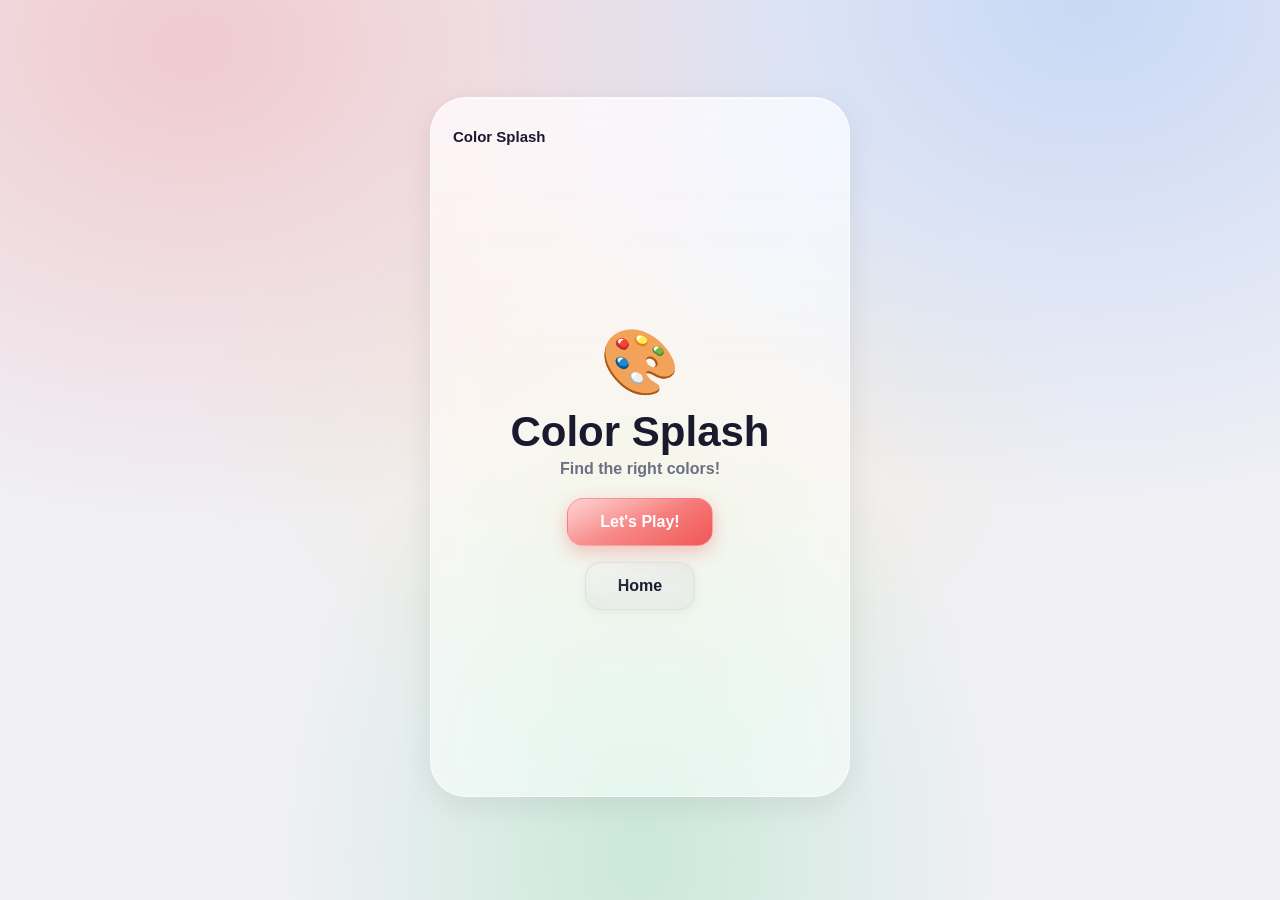
==== colors.html @ 11bd4e5e "Add ELC age toggle and 4 new pre-K games - Rewrite index.html with iOS liquid glass aesthetic, age t" ====
<!doctype html>
<html lang="en">
<head>
  <meta charset="utf-8" />
  <meta name="viewport" content="width=device-width, initial-scale=1, maximum-scale=1, user-scalable=no, viewport-fit=cover" />
  <meta name="apple-mobile-web-app-capable" content="yes" />
  <meta name="apple-mobile-web-app-status-bar-style" content="black-translucent" />
  <meta name="apple-mobile-web-app-title" content="Color Splash" />
  <meta name="theme-color" content="#f0f0f5" />
  <link rel="apple-touch-icon" href="rocket_book_logo.png?v=12" />
  <link rel="icon" type="image/png" sizes="192x192" href="rocket_book_logo.png?v=12" />
  <title>Color Splash</title>
  <style>
    :root {
      --bg: #f0f0f5; --glass: rgba(255,255,255,0.55); --glass-border: rgba(255,255,255,0.65);
      --glass-shadow: 0 8px 32px rgba(0,0,0,0.08); --text: #1a1a2e; --muted: #6b7085; --blur: 28px; --radius: 24px;
    }
    * { box-sizing: border-box; -webkit-tap-highlight-color: transparent; margin: 0; padding: 0; }
    html, body { width: 100%; min-height: 100%; overflow-x: hidden; overflow-y: auto; touch-action: pan-y; }
    body {
      font-family: -apple-system, BlinkMacSystemFont, 'SF Pro Display', 'Helvetica Neue', Arial, sans-serif;
      color: var(--text); min-height: 100vh; min-height: 100dvh;
      display: flex; align-items: center; justify-content: center;
      padding: max(14px, env(safe-area-inset-top)) max(14px, env(safe-area-inset-right)) max(20px, env(safe-area-inset-bottom)) max(14px, env(safe-area-inset-left));
      user-select: none; -webkit-user-select: none; overscroll-behavior-y: contain;
      background:
        radial-gradient(ellipse at 15% 5%, rgba(239,68,68,0.22), transparent 40%),
        radial-gradient(ellipse at 85% 0%, rgba(59,130,246,0.22), transparent 40%),
        radial-gradient(ellipse at 50% 95%, rgba(34,197,94,0.18), transparent 40%),
        radial-gradient(ellipse at 50% 50%, rgba(251,191,36,0.10), transparent 50%),
        var(--bg);
    }
    .app, button, img { touch-action: manipulation; }
    .app {
      width: min(100%, 420px); min-height: min(86dvh, 700px);
      background: var(--glass); backdrop-filter: blur(var(--blur)) saturate(1.6);
      -webkit-backdrop-filter: blur(var(--blur)) saturate(1.6);
      border-radius: 36px; box-shadow: var(--glass-shadow), inset 0 1px 0 rgba(255,255,255,0.6);
      padding: 20px 18px 24px 18px; display: flex; flex-direction: column; align-items: center;
      position: relative; overflow: hidden; border: 1px solid var(--glass-border);
    }
    .app::before { content: ""; position: absolute; inset: 0; pointer-events: none; background: linear-gradient(180deg, rgba(255,255,255,0.35) 0%, transparent 40%); border-radius: 36px; }

    .screen { display: none; flex-direction: column; align-items: center; justify-content: center; text-align: center; width: 100%; position: relative; z-index: 1; flex: 1; }
    .screen.active { display: flex; }
    .topbar { width: 100%; display: flex; align-items: center; justify-content: space-between; padding: 0 4px; margin-bottom: 8px; min-height: 36px; position: relative; z-index: 1; }
    .topbar-title { font-size: 15px; font-weight: 800; }
    .topbar-progress { font-size: 13px; font-weight: 700; color: var(--muted); }

    .home-icon { font-size: 64px; margin-bottom: 8px; }
    .home-title { font-size: clamp(28px, 8vw, 42px); font-weight: 900; margin-bottom: 4px; }
    .home-subtitle { font-size: 16px; font-weight: 600; color: var(--muted); margin-bottom: 20px; }

    .progress-dots { display: flex; gap: 6px; justify-content: center; margin-bottom: 14px; }
    .dot { width: 10px; height: 10px; border-radius: 50%; background: rgba(0,0,0,0.08); transition: background 0.3s, transform 0.3s; }
    .dot.done { background: #ef4444; transform: scale(1.15); }
    .dot.current { background: rgba(239,68,68,0.4); animation: dotPulse 1.2s ease-in-out infinite; }
    @keyframes dotPulse { 0%, 100% { transform: scale(1); } 50% { transform: scale(1.3); } }

    /* Color swatch display */
    .color-swatch {
      width: 100px; height: 100px; border-radius: 28px;
      margin-bottom: 10px; box-shadow: 0 8px 24px rgba(0,0,0,0.12);
      border: 3px solid rgba(255,255,255,0.6);
      animation: swatchPop 0.4s cubic-bezier(0.34, 1.56, 0.64, 1);
    }
    @keyframes swatchPop { 0% { transform: scale(0.5); opacity: 0; } 100% { transform: scale(1); opacity: 1; } }

    .color-name {
      font-size: clamp(32px, 9vw, 48px); font-weight: 900; line-height: 1;
      margin-bottom: 4px; text-transform: uppercase; letter-spacing: 1px;
    }

    .prompt-text { font-size: 16px; font-weight: 700; color: var(--muted); margin-bottom: 14px; min-height: 24px; }
    .score-text { font-size: 13px; font-weight: 700; color: var(--muted); margin-bottom: 10px; }

    /* Object grid */
    .object-grid {
      display: grid; grid-template-columns: repeat(3, 1fr);
      gap: 10px; width: 100%; max-width: 310px;
    }
    .object-btn {
      border: none; outline: none; cursor: pointer;
      border-radius: 18px; padding: 12px 6px;
      display: flex; flex-direction: column; align-items: center; gap: 4px;
      background: rgba(255,255,255,0.7); backdrop-filter: blur(10px); -webkit-backdrop-filter: blur(10px);
      border: 2px solid rgba(0,0,0,0.04); box-shadow: 0 4px 14px rgba(0,0,0,0.06);
      transition: transform 0.15s ease, border-color 0.2s ease, opacity 0.3s ease;
      position: relative; overflow: hidden;
    }
    .object-btn::before { content: ""; position: absolute; inset: 0; pointer-events: none; background: linear-gradient(160deg, rgba(255,255,255,0.5) 0%, transparent 50%); border-radius: 18px; }
    .object-btn:active { transform: scale(0.94); }
    .object-btn .obj-emoji { font-size: 38px; line-height: 1; position: relative; z-index: 1; }
    .object-btn .obj-label { font-size: 10px; font-weight: 700; color: var(--muted); position: relative; z-index: 1; }
    .object-btn.correct { border-color: #22c55e; background: rgba(34,197,94,0.15); box-shadow: 0 0 16px rgba(34,197,94,0.3); }
    .object-btn.found { opacity: 0.4; pointer-events: none; }
    .object-btn.wrong { animation: wrongShake 0.4s ease; }
    @keyframes wrongShake { 0%,100% { transform: translateX(0); } 20% { transform: translateX(-5px); } 40% { transform: translateX(5px); } 60% { transform: translateX(-3px); } 80% { transform: translateX(3px); } }

    .speaker-btn {
      border: none; outline: none; cursor: pointer;
      background: rgba(239,68,68,0.12); border-radius: 50%; width: 44px; height: 44px;
      display: flex; align-items: center; justify-content: center;
      font-size: 22px; margin-bottom: 10px; transition: transform 0.15s ease;
      border: 1px solid rgba(239,68,68,0.15);
    }
    .speaker-btn:active { transform: scale(0.9); }

    .glass-btn {
      border: none; outline: none; cursor: pointer; border-radius: 16px; padding: 14px 32px;
      font-size: 16px; font-weight: 800; backdrop-filter: blur(10px); -webkit-backdrop-filter: blur(10px);
      transition: transform 0.12s ease; position: relative; overflow: hidden;
    }
    .glass-btn:active { transform: scale(0.96); }
    .glass-btn::before { content: ""; position: absolute; inset: 0; pointer-events: none; background: linear-gradient(160deg, rgba(255,255,255,0.4) 0%, transparent 50%); border-radius: 16px; }
    .btn-primary { background: linear-gradient(145deg, rgba(252,165,165,0.85), rgba(239,68,68,0.9)); color: #fff; box-shadow: 0 6px 18px rgba(239,68,68,0.3); border: 1px solid rgba(252,165,165,0.4); }
    .btn-neutral { background: rgba(0,0,0,0.05); color: var(--text); box-shadow: 0 2px 8px rgba(0,0,0,0.06); border: 1px solid rgba(0,0,0,0.04); }
    .btn-row { display: flex; gap: 10px; margin-top: 16px; }

    .result-title { font-size: clamp(28px, 8vw, 44px); font-weight: 900; margin-bottom: 6px; }
    .result-stats { font-size: 17px; font-weight: 700; color: #ef4444; margin-bottom: 6px; }
    .result-text { font-size: 14px; color: var(--muted); margin-bottom: 10px; max-width: 280px; }
    .celebration-img { width: min(44vw, 160px); height: auto; max-height: 160px; object-fit: cover; border-radius: 20px; box-shadow: 0 8px 24px rgba(0,0,0,0.12); margin-bottom: 8px; }

    @media (max-width: 390px) {
      .color-swatch { width: 80px; height: 80px; border-radius: 22px; }
      .object-grid { gap: 8px; max-width: 280px; }
      .object-btn .obj-emoji { font-size: 32px; }
    }
  </style>
</head>
<body>
  <div class="app">
    <div class="topbar">
      <span class="topbar-title">Color Splash</span>
      <span class="topbar-progress" id="topProgress"></span>
    </div>

    <div class="screen active" id="homeScreen">
      <div class="home-icon">&#x1F3A8;</div>
      <div class="home-title">Color Splash</div>
      <div class="home-subtitle">Find the right colors!</div>
      <button class="glass-btn btn-primary" id="startBtn" type="button">Let's Play!</button>
      <div class="btn-row">
        <button class="glass-btn btn-neutral" onclick="window.location.href='index.html'" type="button">Home</button>
      </div>
    </div>

    <div class="screen" id="gameScreen">
      <div class="progress-dots" id="progressDots"></div>
      <button class="speaker-btn" id="speakerBtn" type="button">&#x1F50A;</button>
      <div class="color-swatch" id="colorSwatch"></div>
      <div class="color-name" id="colorName">Red</div>
      <div class="prompt-text" id="promptText">Tap everything that is RED!</div>
      <div class="score-text" id="scoreText"></div>
      <div class="object-grid" id="objectGrid"></div>
    </div>

    <div class="screen" id="finishScreen">
      <div class="result-title">Color Genius!</div>
      <div class="result-stats" id="resultStats"></div>
      <div class="result-text">You know your colors! Fantastic!</div>
      <img id="celebrationImg" class="celebration-img" src="giphy.gif" alt="Celebration" />
      <div class="btn-row">
        <button class="glass-btn btn-neutral" onclick="window.location.href='index.html'" type="button">Home</button>
        <button class="glass-btn btn-primary" id="playAgainBtn" type="button">Play Again</button>
      </div>
    </div>
  </div>

  <audio id="correctSound" preload="auto"><source src="correct.mp3" type="audio/mpeg"></audio>
  <audio id="celebrationSound" preload="auto"><source src="celebration_sound.mp3" type="audio/mpeg"></audio>

  <script>
    const colorRounds = [
      { color: "Red", hex: "#ef4444", targets: [
        { emoji: "&#x1F34E;", label: "Apple" }, { emoji: "&#x2764;&#xFE0F;", label: "Heart" }, { emoji: "&#x1F680;", label: "Rocket" }
      ], others: [
        { emoji: "&#x1F34C;", label: "Banana" }, { emoji: "&#x1F438;", label: "Frog" }, { emoji: "&#x1F4D8;", label: "Blue Book" }
      ]},
      { color: "Blue", hex: "#3b82f6", targets: [
        { emoji: "&#x1F4D8;", label: "Blue Book" }, { emoji: "&#x1F30A;", label: "Wave" }, { emoji: "&#x1F433;", label: "Whale" }
      ], others: [
        { emoji: "&#x1F34E;", label: "Apple" }, { emoji: "&#x2B50;", label: "Star" }, { emoji: "&#x1F33B;", label: "Sunflower" }
      ]},
      { color: "Yellow", hex: "#eab308", targets: [
        { emoji: "&#x2B50;", label: "Star" }, { emoji: "&#x1F34C;", label: "Banana" }, { emoji: "&#x1F33B;", label: "Sunflower" }
      ], others: [
        { emoji: "&#x1F30A;", label: "Wave" }, { emoji: "&#x1F352;", label: "Cherries" }, { emoji: "&#x1F438;", label: "Frog" }
      ]},
      { color: "Green", hex: "#22c55e", targets: [
        { emoji: "&#x1F438;", label: "Frog" }, { emoji: "&#x1F422;", label: "Turtle" }, { emoji: "&#x1F34F;", label: "Green Apple" }
      ], others: [
        { emoji: "&#x2764;&#xFE0F;", label: "Heart" }, { emoji: "&#x1F433;", label: "Whale" }, { emoji: "&#x1F34C;", label: "Banana" }
      ]},
      { color: "Orange", hex: "#f97316", targets: [
        { emoji: "&#x1F34A;", label: "Orange" }, { emoji: "&#x1F3C0;", label: "Basketball" }, { emoji: "&#x1F955;", label: "Carrot" }
      ], others: [
        { emoji: "&#x1F34E;", label: "Apple" }, { emoji: "&#x1F30A;", label: "Wave" }, { emoji: "&#x1F422;", label: "Turtle" }
      ]},
      { color: "Purple", hex: "#a855f7", targets: [
        { emoji: "&#x1F347;", label: "Grapes" }, { emoji: "&#x1F52E;", label: "Crystal Ball" }, { emoji: "&#x1F346;", label: "Eggplant" }
      ], others: [
        { emoji: "&#x1F955;", label: "Carrot" }, { emoji: "&#x2B50;", label: "Star" }, { emoji: "&#x1F34F;", label: "Green Apple" }
      ]},
    ];

    const ROUND_COUNT = 5;
    const GIPHY_API_KEY = "kIyJEsGiHN0LpmsNMaYm8SXyj4p2rZjm";
    const GIPHY_TAGS = ["great job animated cartoon", "gold star cartoon", "you did it animated", "confetti celebration animated", "thumbs up cartoon cute", "hooray cartoon", "super star animated sticker", "well done animated cute"];
    let giphyCache = [];

    let deck = [], roundIndex = 0, foundCount = 0, targetTotal = 0, correctRounds = 0;
    const correctSound = document.getElementById("correctSound");
    const celebrationSound = document.getElementById("celebrationSound");

    let bestVoice = null;
    function findBestVoice() {
      const voices = window.speechSynthesis.getVoices();
      if (!voices.length) return;
      const prefs = ["samantha", "zoe", "karen", "fiona", "allison", "ava", "susan"];
      for (const pref of prefs) {
        const v = voices.find(v => v.name.toLowerCase().includes(pref) && v.lang.startsWith("en"));
        if (v) { bestVoice = v; return; }
      }
      const english = voices.filter(v => v.lang.startsWith("en") && !v.name.toLowerCase().includes("alex"));
      if (english.length) bestVoice = english[0];
    }
    if ("speechSynthesis" in window) { findBestVoice(); window.speechSynthesis.onvoiceschanged = findBestVoice; }

    function speak(text, rate) {
      if (!("speechSynthesis" in window)) return;
      window.speechSynthesis.cancel();
      const u = new SpeechSynthesisUtterance(text);
      u.rate = rate || 0.85; u.pitch = 1.05; u.lang = "en-US";
      if (bestVoice) u.voice = bestVoice;
      window.speechSynthesis.speak(u);
    }

    function shuffle(arr) { for (let i = arr.length - 1; i > 0; i--) { const j = Math.floor(Math.random() * (i + 1)); [arr[i], arr[j]] = [arr[j], arr[i]]; } return arr; }

    async function preloadGiphyCache() {
      try {
        const tag = GIPHY_TAGS[Math.floor(Math.random() * GIPHY_TAGS.length)];
        const url = `https://api.giphy.com/v1/stickers/search?api_key=${GIPHY_API_KEY}&q=${encodeURIComponent(tag)}&rating=g&limit=25&offset=${Math.floor(Math.random() * 50)}`;
        const res = await fetch(url); const data = await res.json();
        if (data.data && data.data.length > 0) giphyCache = data.data.map(g => g.images.fixed_height.url);
      } catch (e) {}
    }
    async function getRandomCelebrationGif() {
      if (giphyCache.length > 0) { const gif = giphyCache.splice(Math.floor(Math.random() * giphyCache.length), 1)[0]; if (giphyCache.length < 5) preloadGiphyCache(); return gif; }
      try { const tag = GIPHY_TAGS[Math.floor(Math.random() * GIPHY_TAGS.length)]; const url = `https://api.giphy.com/v1/stickers/random?api_key=${GIPHY_API_KEY}&tag=${encodeURIComponent(tag)}&rating=g`; const res = await fetch(url); const data = await res.json(); if (data.data && data.data.images) return data.data.images.fixed_height.url; } catch (e) {}
      return "giphy.gif";
    }

    function showScreen(id) { document.querySelectorAll(".screen").forEach(s => s.classList.remove("active")); document.getElementById(id).classList.add("active"); }

    function buildDots() {
      const c = document.getElementById("progressDots"); c.innerHTML = "";
      for (let i = 0; i < ROUND_COUNT; i++) { const d = document.createElement("div"); d.className = "dot" + (i < roundIndex ? " done" : "") + (i === roundIndex ? " current" : ""); c.appendChild(d); }
    }

    function showRound() {
      if (roundIndex >= ROUND_COUNT) { finishGame(); return; }
      const round = deck[roundIndex];
      foundCount = 0;
      targetTotal = round.targets.length;

      document.getElementById("topProgress").textContent = (roundIndex + 1) + " of " + ROUND_COUNT;
      document.getElementById("colorSwatch").style.background = round.hex;
      document.getElementById("colorSwatch").style.animation = "none";
      requestAnimationFrame(() => { document.getElementById("colorSwatch").style.animation = "swatchPop 0.4s cubic-bezier(0.34, 1.56, 0.64, 1)"; });
      document.getElementById("colorName").textContent = round.color;
      document.getElementById("colorName").style.color = round.hex;
      document.getElementById("promptText").textContent = "Tap everything that is " + round.color + "!";
      document.getElementById("scoreText").textContent = "Found: 0 of " + targetTotal;
      buildDots();

      const items = shuffle([
        ...round.targets.map(t => ({ ...t, isTarget: true })),
        ...round.others.map(o => ({ ...o, isTarget: false }))
      ]);

      const grid = document.getElementById("objectGrid");
      grid.innerHTML = "";
      items.forEach(item => {
        const btn = document.createElement("button");
        btn.className = "object-btn"; btn.type = "button";
        btn.innerHTML = '<span class="obj-emoji">' + item.emoji + '</span><span class="obj-label">' + item.label + '</span>';
        btn.addEventListener("click", () => handleTap(btn, item, round));
        grid.appendChild(btn);
      });

      setTimeout(() => { speak("Tap everything that is " + round.color + "!", 0.85); }, 300);
    }

    function handleTap(btn, item, round) {
      if (btn.classList.contains("found") || btn.classList.contains("correct")) return;

      if (item.isTarget) {
        foundCount++;
        btn.classList.add("correct");
        setTimeout(() => { btn.classList.remove("correct"); btn.classList.add("found"); }, 500);
        correctSound.currentTime = 0; correctSound.play().catch(() => {});
        speak("Yes! " + item.label + " is " + round.color + "!", 0.95);
        document.getElementById("scoreText").textContent = "Found: " + foundCount + " of " + targetTotal;

        if (foundCount >= targetTotal) {
          correctRounds++;
          document.getElementById("promptText").textContent = "You found them all!";
          speak("You found all the " + round.color + " things!", 0.9);
          setTimeout(() => { roundIndex++; showRound(); }, 2000);
        }
      } else {
        btn.classList.add("wrong");
        speak("Hmm, " + item.label + " isn't " + round.color + ". Try again!", 0.9);
        setTimeout(() => { btn.classList.remove("wrong"); }, 500);
      }
    }

    function finishGame() {
      document.getElementById("topProgress").textContent = "";
      document.getElementById("resultStats").textContent = correctRounds + " of " + ROUND_COUNT + " colors completed!";
      getRandomCelebrationGif().then(src => { document.getElementById("celebrationImg").src = src; });
      showScreen("finishScreen");
      celebrationSound.currentTime = 0; celebrationSound.play().catch(() => {});
      speak("Color Genius! You found all the colors! Amazing!", 0.9);
    }

    function startGame() { deck = shuffle([...colorRounds]).slice(0, ROUND_COUNT); roundIndex = 0; correctRounds = 0; showScreen("gameScreen"); showRound(); }

    document.getElementById("speakerBtn").addEventListener("click", () => { if (roundIndex < deck.length) speak("Tap everything that is " + deck[roundIndex].color + "!", 0.85); });
    document.getElementById("startBtn").addEventListener("click", startGame);
    document.getElementById("playAgainBtn").addEventListener("click", startGame);
    preloadGiphyCache();
  </script>
</body>
</html>
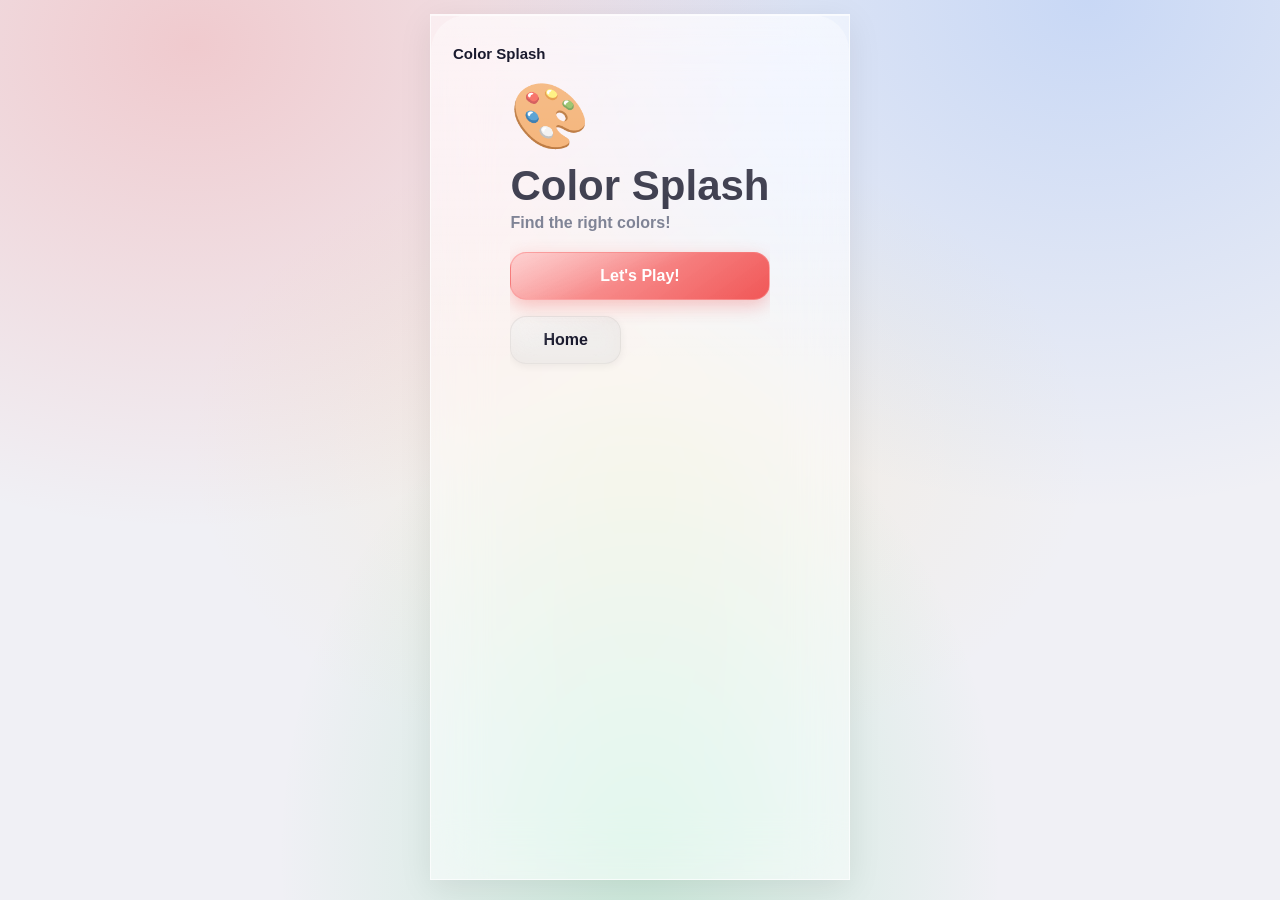
==== commit f6554b05: "Add scroll/zoom lock, reports system, and install banner to all games - Lock all touch gestures (pos" ====
--- a/colors.html
+++ b/colors.html
@@ -2,7 +2,7 @@
 <html lang="en">
 <head>
   <meta charset="utf-8" />
-  <meta name="viewport" content="width=device-width, initial-scale=1, maximum-scale=1, user-scalable=no, viewport-fit=cover" />
+  <meta name="viewport" content="width=device-width, initial-scale=1, minimum-scale=1, maximum-scale=1, user-scalable=no, viewport-fit=cover" />
   <meta name="apple-mobile-web-app-capable" content="yes" />
   <meta name="apple-mobile-web-app-status-bar-style" content="black-translucent" />
   <meta name="apple-mobile-web-app-title" content="Color Splash" />
@@ -16,13 +16,17 @@
       --glass-shadow: 0 8px 32px rgba(0,0,0,0.08); --text: #1a1a2e; --muted: #6b7085; --blur: 28px; --radius: 24px;
     }
     * { box-sizing: border-box; -webkit-tap-highlight-color: transparent; margin: 0; padding: 0; }
-    html, body { width: 100%; min-height: 100%; overflow-x: hidden; overflow-y: auto; touch-action: pan-y; }
+    html, body {
+  width: 100%; height: 100%; height: 100dvh;
+  overflow: hidden; position: fixed;
+  touch-action: none;
+}
     body {
       font-family: -apple-system, BlinkMacSystemFont, 'SF Pro Display', 'Helvetica Neue', Arial, sans-serif;
-      color: var(--text); min-height: 100vh; min-height: 100dvh;
-      display: flex; align-items: center; justify-content: center;
+      color: var(--text); height: 100vh; height: 100dvh;
+      display: flex; align-items: stretch; justify-content: center;
       padding: max(14px, env(safe-area-inset-top)) max(14px, env(safe-area-inset-right)) max(20px, env(safe-area-inset-bottom)) max(14px, env(safe-area-inset-left));
-      user-select: none; -webkit-user-select: none; overscroll-behavior-y: contain;
+      user-select: none; -webkit-user-select: none; overflow: hidden;
       background:
         radial-gradient(ellipse at 15% 5%, rgba(239,68,68,0.22), transparent 40%),
         radial-gradient(ellipse at 85% 0%, rgba(59,130,246,0.22), transparent 40%),
@@ -32,16 +36,16 @@
     }
     .app, button, img { touch-action: manipulation; }
     .app {
-      width: min(100%, 420px); min-height: min(86dvh, 700px);
+      width: 100%; max-width: 420px; height: 100%;
       background: var(--glass); backdrop-filter: blur(var(--blur)) saturate(1.6);
       -webkit-backdrop-filter: blur(var(--blur)) saturate(1.6);
-      border-radius: 36px; box-shadow: var(--glass-shadow), inset 0 1px 0 rgba(255,255,255,0.6);
+      border-radius: 0; box-shadow: var(--glass-shadow), inset 0 1px 0 rgba(255,255,255,0.6);
       padding: 20px 18px 24px 18px; display: flex; flex-direction: column; align-items: center;
       position: relative; overflow: hidden; border: 1px solid var(--glass-border);
     }
     .app::before { content: ""; position: absolute; inset: 0; pointer-events: none; background: linear-gradient(180deg, rgba(255,255,255,0.35) 0%, transparent 40%); border-radius: 36px; }
 
-    .screen { display: none; flex-direction: column; align-items: center; justify-content: center; text-align: center; width: 100%; position: relative; z-index: 1; flex: 1; }
+    .screen { display: none; flex-direction: column; flex: 1; overflow: hidden; }
     .screen.active { display: flex; }
     .topbar { width: 100%; display: flex; align-items: center; justify-content: space-between; padding: 0 4px; margin-bottom: 8px; min-height: 36px; position: relative; z-index: 1; }
     .topbar-title { font-size: 15px; font-weight: 800; }
@@ -127,6 +131,17 @@
       .object-grid { gap: 8px; max-width: 280px; }
       .object-btn .obj-emoji { font-size: 32px; }
     }
+
+    .install-banner {
+      position: fixed; bottom: 0; left: 0; right: 0;
+      background: rgba(0,0,0,0.85); color: #fff;
+      padding: 14px 20px; text-align: center;
+      font-size: 14px; z-index: 9999;
+      backdrop-filter: blur(10px); -webkit-backdrop-filter: blur(10px);
+      display: none;
+    }
+    .install-banner b { color: #6ee7b7; }
+    .install-banner .close-banner { position: absolute; top: 8px; right: 12px; color: #fff; background: none; border: none; font-size: 20px; cursor: pointer; }
   </style>
 </head>
 <body>
@@ -168,6 +183,11 @@
     </div>
   </div>
 
+  <div class="install-banner" id="installBanner">
+  <button class="close-banner" onclick="document.getElementById('installBanner').style.display='none';localStorage.setItem('bannerDismissed','1')">&times;</button>
+  Tap <b>Share &#x2191;</b> then <b>Add to Home Screen</b> for the best experience!
+</div>
+
   <audio id="correctSound" preload="auto"><source src="correct.mp3" type="audio/mpeg"></audio>
   <audio id="celebrationSound" preload="auto"><source src="celebration_sound.mp3" type="audio/mpeg"></audio>
 
@@ -325,6 +345,7 @@
       showScreen("finishScreen");
       celebrationSound.currentTime = 0; celebrationSound.play().catch(() => {});
       speak("Color Genius! You found all the colors! Amazing!", 0.9);
+      try { const r=JSON.parse(localStorage.getItem('rocketBookReports')||'[]'); r.push({game:'Color Splash',date:new Date().toISOString(),correct:correctRounds,total:ROUND_COUNT}); localStorage.setItem('rocketBookReports',JSON.stringify(r)); } catch(e){}
     }
 
     function startGame() { deck = shuffle([...colorRounds]).slice(0, ROUND_COUNT); roundIndex = 0; correctRounds = 0; showScreen("gameScreen"); showRound(); }
@@ -333,6 +354,17 @@
     document.getElementById("startBtn").addEventListener("click", startGame);
     document.getElementById("playAgainBtn").addEventListener("click", startGame);
     preloadGiphyCache();
+
+    // Lock down touch for young children
+    document.addEventListener('touchmove', function(e) {
+      if (!e.target.closest('.scrollable')) e.preventDefault();
+    }, { passive: false });
+    document.addEventListener('gesturestart', function(e) { e.preventDefault(); });
+    document.addEventListener('gesturechange', function(e) { e.preventDefault(); });
+    // Show install banner on iOS Safari
+    if (/iPhone|iPad/.test(navigator.userAgent) && !window.navigator.standalone && !localStorage.getItem('bannerDismissed')) {
+      setTimeout(function() { document.getElementById('installBanner').style.display = 'block'; }, 2000);
+    }
   </script>
 </body>
 </html>
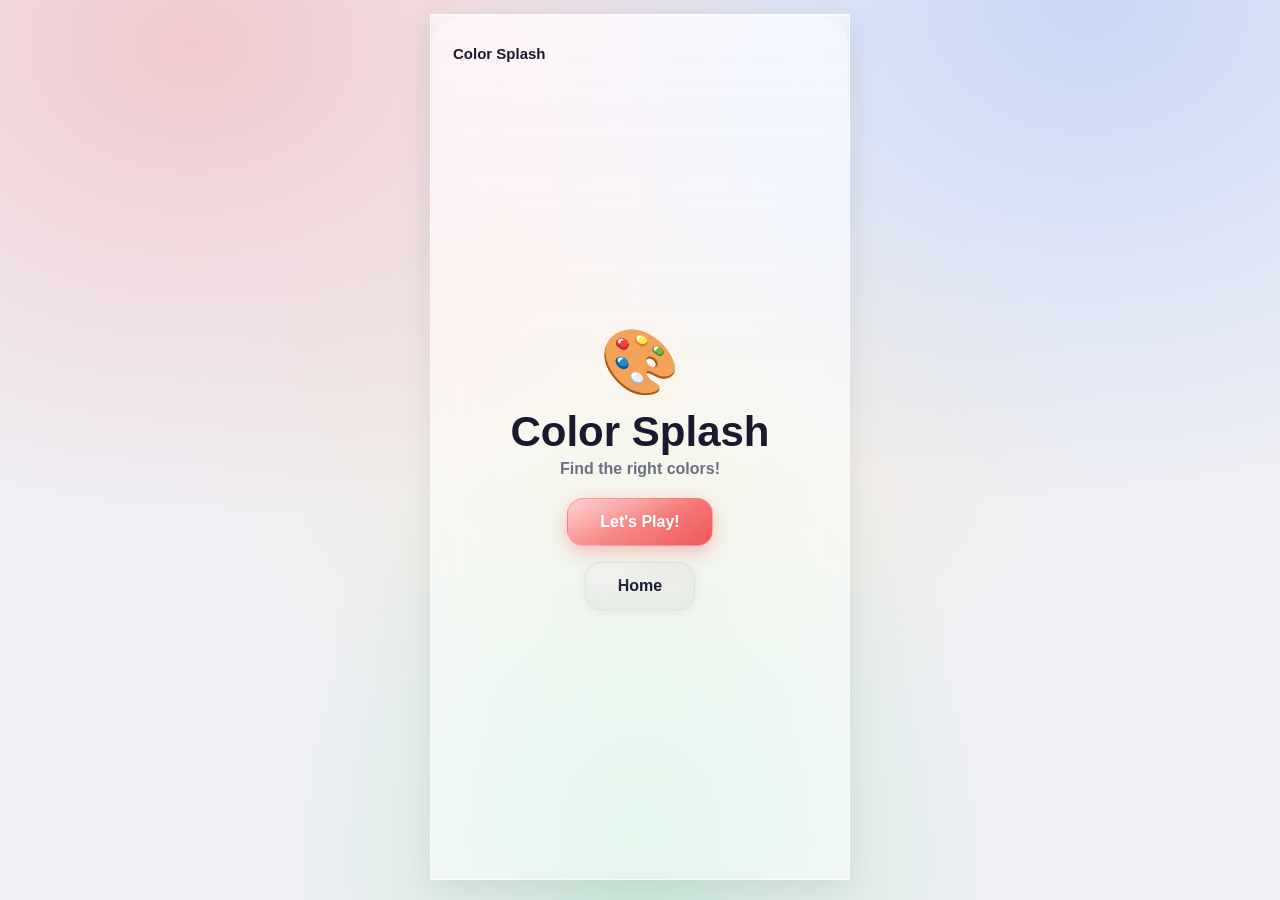
==== commit b3922325: "Fix blank screens — restore width/alignment on .screen rule" ====
--- a/colors.html
+++ b/colors.html
@@ -45,7 +45,7 @@
     }
     .app::before { content: ""; position: absolute; inset: 0; pointer-events: none; background: linear-gradient(180deg, rgba(255,255,255,0.35) 0%, transparent 40%); border-radius: 36px; }
 
-    .screen { display: none; flex-direction: column; flex: 1; overflow: hidden; }
+    .screen { display: none; flex-direction: column; flex: 1; overflow: hidden; width: 100%; align-items: center; justify-content: center; text-align: center; position: relative; z-index: 1; }
     .screen.active { display: flex; }
     .topbar { width: 100%; display: flex; align-items: center; justify-content: space-between; padding: 0 4px; margin-bottom: 8px; min-height: 36px; position: relative; z-index: 1; }
     .topbar-title { font-size: 15px; font-weight: 800; }
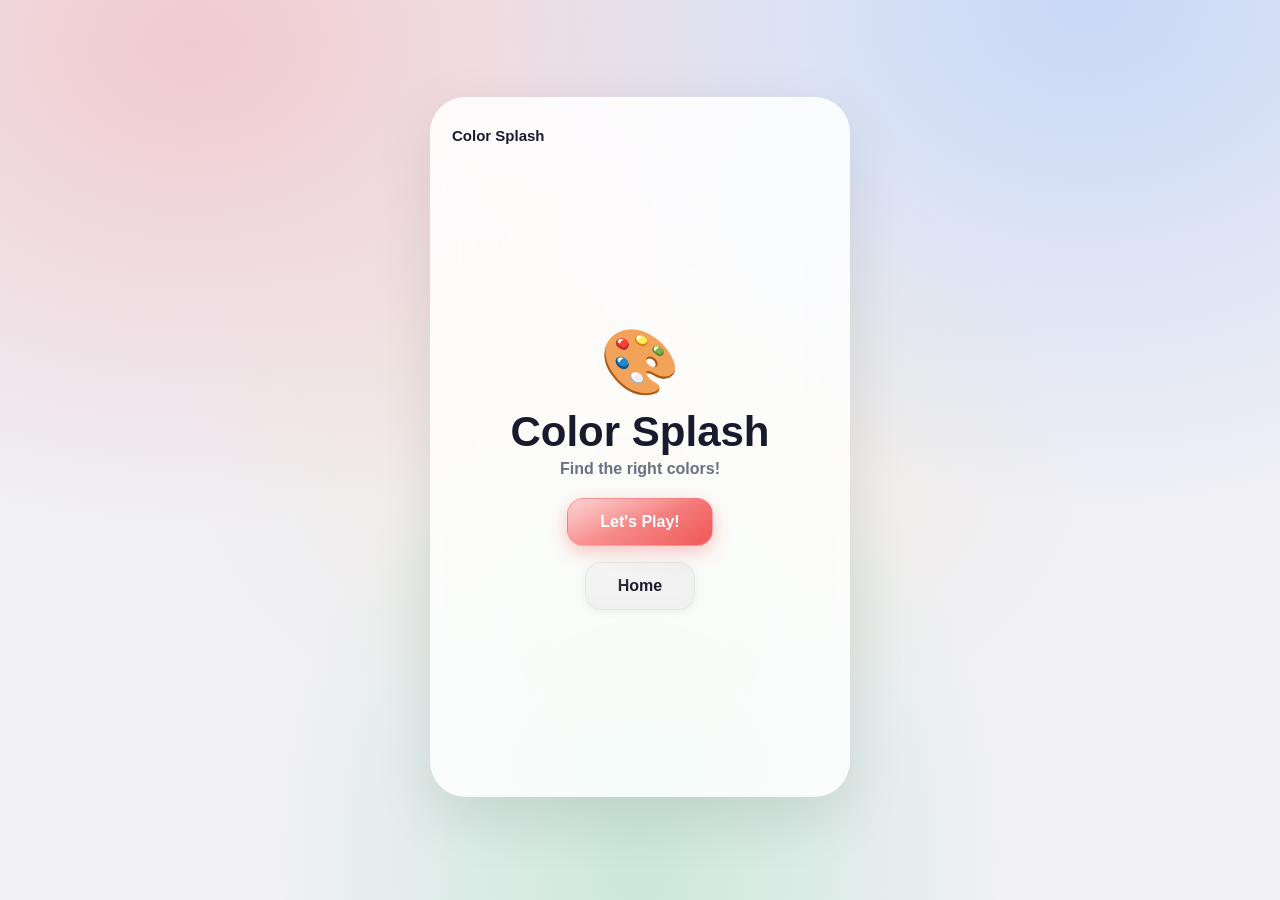
==== commit e9486a78: "Restore original glass card layout across all games Revert overly aggressive CSS scroll-lock that br" ====
--- a/colors.html
+++ b/colors.html
@@ -17,16 +17,15 @@
     }
     * { box-sizing: border-box; -webkit-tap-highlight-color: transparent; margin: 0; padding: 0; }
     html, body {
-  width: 100%; height: 100%; height: 100dvh;
-  overflow: hidden; position: fixed;
-  touch-action: none;
-}
+      width: 100%; min-height: 100%;
+      overflow-x: hidden; overflow-y: auto;
+    }
     body {
       font-family: -apple-system, BlinkMacSystemFont, 'SF Pro Display', 'Helvetica Neue', Arial, sans-serif;
-      color: var(--text); height: 100vh; height: 100dvh;
-      display: flex; align-items: stretch; justify-content: center;
+      color: var(--text); min-height: 100vh; min-height: 100dvh;
+      display: flex; align-items: center; justify-content: center;
       padding: max(14px, env(safe-area-inset-top)) max(14px, env(safe-area-inset-right)) max(20px, env(safe-area-inset-bottom)) max(14px, env(safe-area-inset-left));
-      user-select: none; -webkit-user-select: none; overflow: hidden;
+      user-select: none; -webkit-user-select: none; overscroll-behavior-y: contain;
       background:
         radial-gradient(ellipse at 15% 5%, rgba(239,68,68,0.22), transparent 40%),
         radial-gradient(ellipse at 85% 0%, rgba(59,130,246,0.22), transparent 40%),
@@ -36,12 +35,15 @@
     }
     .app, button, img { touch-action: manipulation; }
     .app {
-      width: 100%; max-width: 420px; height: 100%;
-      background: var(--glass); backdrop-filter: blur(var(--blur)) saturate(1.6);
-      -webkit-backdrop-filter: blur(var(--blur)) saturate(1.6);
-      border-radius: 0; box-shadow: var(--glass-shadow), inset 0 1px 0 rgba(255,255,255,0.6);
+      width: min(100%, 420px);
+      min-height: min(86dvh, 700px); max-height: 700px;
+      background: rgba(255,255,255,0.82);
+      backdrop-filter: blur(28px) saturate(1.5);
+      -webkit-backdrop-filter: blur(28px) saturate(1.5);
+      border-radius: 36px;
+      box-shadow: 0 20px 60px rgba(0,0,0,0.10), inset 0 1px 0 rgba(255,255,255,0.7);
       padding: 20px 18px 24px 18px; display: flex; flex-direction: column; align-items: center;
-      position: relative; overflow: hidden; border: 1px solid var(--glass-border);
+      position: relative; overflow: hidden;
     }
     .app::before { content: ""; position: absolute; inset: 0; pointer-events: none; background: linear-gradient(180deg, rgba(255,255,255,0.35) 0%, transparent 40%); border-radius: 36px; }
 
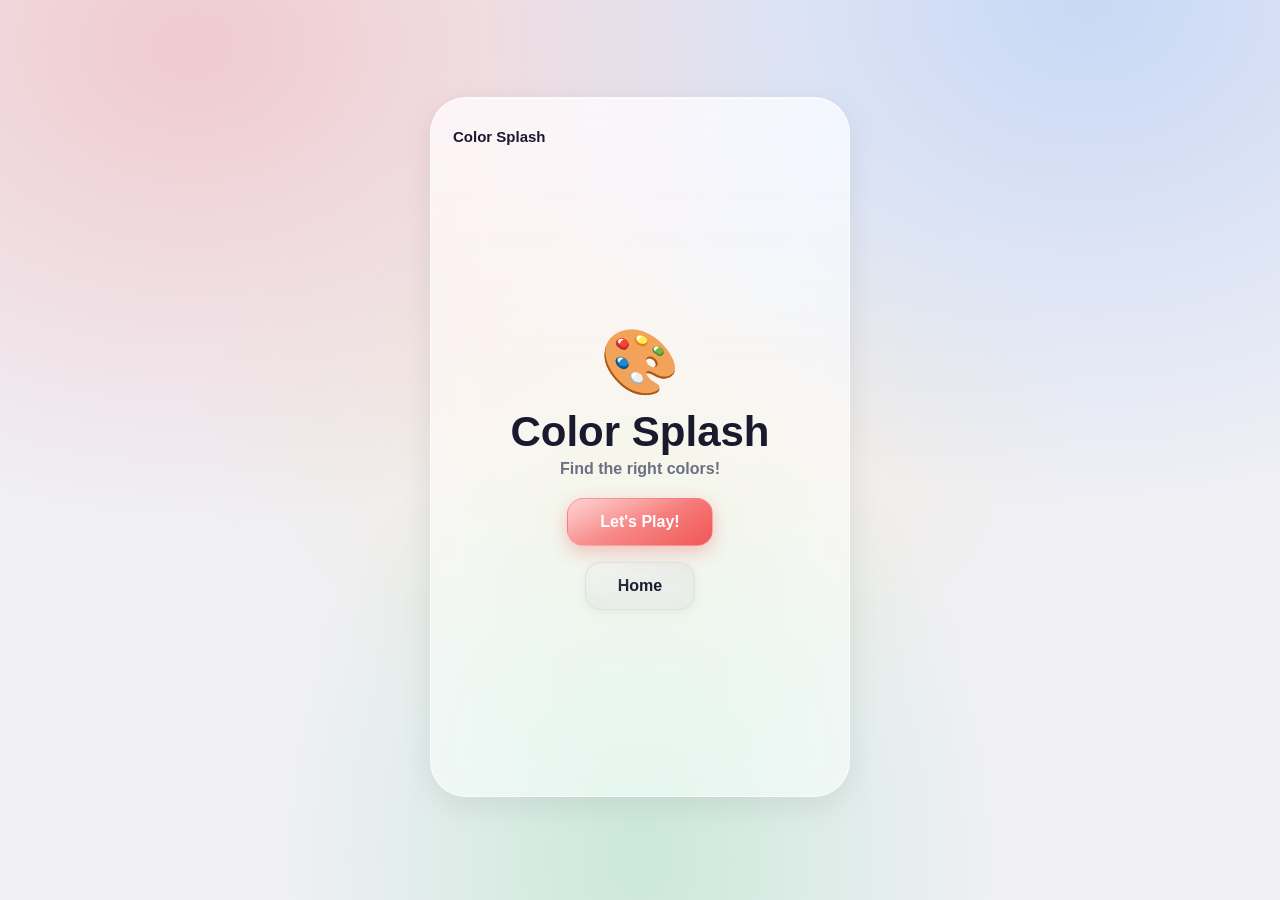
==== commit fa166eb7: "Restore clean design + add reports, touch lock, install banner Starting from known-good Week 5 state" ====
--- a/colors.html
+++ b/colors.html
@@ -16,10 +16,7 @@
       --glass-shadow: 0 8px 32px rgba(0,0,0,0.08); --text: #1a1a2e; --muted: #6b7085; --blur: 28px; --radius: 24px;
     }
     * { box-sizing: border-box; -webkit-tap-highlight-color: transparent; margin: 0; padding: 0; }
-    html, body {
-      width: 100%; min-height: 100%;
-      overflow-x: hidden; overflow-y: auto;
-    }
+    html, body { width: 100%; min-height: 100%; overflow-x: hidden; overflow-y: auto; touch-action: pan-y; }
     body {
       font-family: -apple-system, BlinkMacSystemFont, 'SF Pro Display', 'Helvetica Neue', Arial, sans-serif;
       color: var(--text); min-height: 100vh; min-height: 100dvh;
@@ -35,19 +32,16 @@
     }
     .app, button, img { touch-action: manipulation; }
     .app {
-      width: min(100%, 420px);
-      min-height: min(86dvh, 700px); max-height: 700px;
-      background: rgba(255,255,255,0.82);
-      backdrop-filter: blur(28px) saturate(1.5);
-      -webkit-backdrop-filter: blur(28px) saturate(1.5);
-      border-radius: 36px;
-      box-shadow: 0 20px 60px rgba(0,0,0,0.10), inset 0 1px 0 rgba(255,255,255,0.7);
+      width: min(100%, 420px); min-height: min(86dvh, 700px);
+      background: var(--glass); backdrop-filter: blur(var(--blur)) saturate(1.6);
+      -webkit-backdrop-filter: blur(var(--blur)) saturate(1.6);
+      border-radius: 36px; box-shadow: var(--glass-shadow), inset 0 1px 0 rgba(255,255,255,0.6);
       padding: 20px 18px 24px 18px; display: flex; flex-direction: column; align-items: center;
-      position: relative; overflow: hidden;
+      position: relative; overflow: hidden; border: 1px solid var(--glass-border);
     }
     .app::before { content: ""; position: absolute; inset: 0; pointer-events: none; background: linear-gradient(180deg, rgba(255,255,255,0.35) 0%, transparent 40%); border-radius: 36px; }
 
-    .screen { display: none; flex-direction: column; flex: 1; overflow: hidden; width: 100%; align-items: center; justify-content: center; text-align: center; position: relative; z-index: 1; }
+    .screen { display: none; flex-direction: column; align-items: center; justify-content: center; text-align: center; width: 100%; position: relative; z-index: 1; flex: 1; }
     .screen.active { display: flex; }
     .topbar { width: 100%; display: flex; align-items: center; justify-content: space-between; padding: 0 4px; margin-bottom: 8px; min-height: 36px; position: relative; z-index: 1; }
     .topbar-title { font-size: 15px; font-weight: 800; }
@@ -133,7 +127,6 @@
       .object-grid { gap: 8px; max-width: 280px; }
       .object-btn .obj-emoji { font-size: 32px; }
     }
-
     .install-banner {
       position: fixed; bottom: 0; left: 0; right: 0;
       background: rgba(0,0,0,0.85); color: #fff;
@@ -185,11 +178,6 @@
     </div>
   </div>
 
-  <div class="install-banner" id="installBanner">
-  <button class="close-banner" onclick="document.getElementById('installBanner').style.display='none';localStorage.setItem('bannerDismissed','1')">&times;</button>
-  Tap <b>Share &#x2191;</b> then <b>Add to Home Screen</b> for the best experience!
-</div>
-
   <audio id="correctSound" preload="auto"><source src="correct.mp3" type="audio/mpeg"></audio>
   <audio id="celebrationSound" preload="auto"><source src="celebration_sound.mp3" type="audio/mpeg"></audio>
 
@@ -344,10 +332,10 @@
       document.getElementById("topProgress").textContent = "";
       document.getElementById("resultStats").textContent = correctRounds + " of " + ROUND_COUNT + " colors completed!";
       getRandomCelebrationGif().then(src => { document.getElementById("celebrationImg").src = src; });
+      try { var r=JSON.parse(localStorage.getItem('rocketBookReports')||'[]'); r.push({game:'Color Splash',date:new Date().toISOString(),correct:correctRounds,total:ROUND_COUNT}); localStorage.setItem('rocketBookReports',JSON.stringify(r)); } catch(e){}
       showScreen("finishScreen");
       celebrationSound.currentTime = 0; celebrationSound.play().catch(() => {});
       speak("Color Genius! You found all the colors! Amazing!", 0.9);
-      try { const r=JSON.parse(localStorage.getItem('rocketBookReports')||'[]'); r.push({game:'Color Splash',date:new Date().toISOString(),correct:correctRounds,total:ROUND_COUNT}); localStorage.setItem('rocketBookReports',JSON.stringify(r)); } catch(e){}
     }
 
     function startGame() { deck = shuffle([...colorRounds]).slice(0, ROUND_COUNT); roundIndex = 0; correctRounds = 0; showScreen("gameScreen"); showRound(); }
@@ -356,17 +344,21 @@
     document.getElementById("startBtn").addEventListener("click", startGame);
     document.getElementById("playAgainBtn").addEventListener("click", startGame);
     preloadGiphyCache();
-
-    // Lock down touch for young children
+    // Prevent accidental scroll/zoom for young children (mobile only)
     document.addEventListener('touchmove', function(e) {
       if (!e.target.closest('.scrollable')) e.preventDefault();
     }, { passive: false });
     document.addEventListener('gesturestart', function(e) { e.preventDefault(); });
     document.addEventListener('gesturechange', function(e) { e.preventDefault(); });
-    // Show install banner on iOS Safari
+    // Prompt iOS Safari users to add to home screen
     if (/iPhone|iPad/.test(navigator.userAgent) && !window.navigator.standalone && !localStorage.getItem('bannerDismissed')) {
       setTimeout(function() { document.getElementById('installBanner').style.display = 'block'; }, 2000);
     }
   </script>
+
+  <div class="install-banner" id="installBanner">
+    <button class="close-banner" onclick="document.getElementById('installBanner').style.display='none';localStorage.setItem('bannerDismissed','1')">&times;</button>
+    Tap <b>Share &#x2191;</b> then <b>Add to Home Screen</b> for the best experience!
+  </div>
 </body>
 </html>
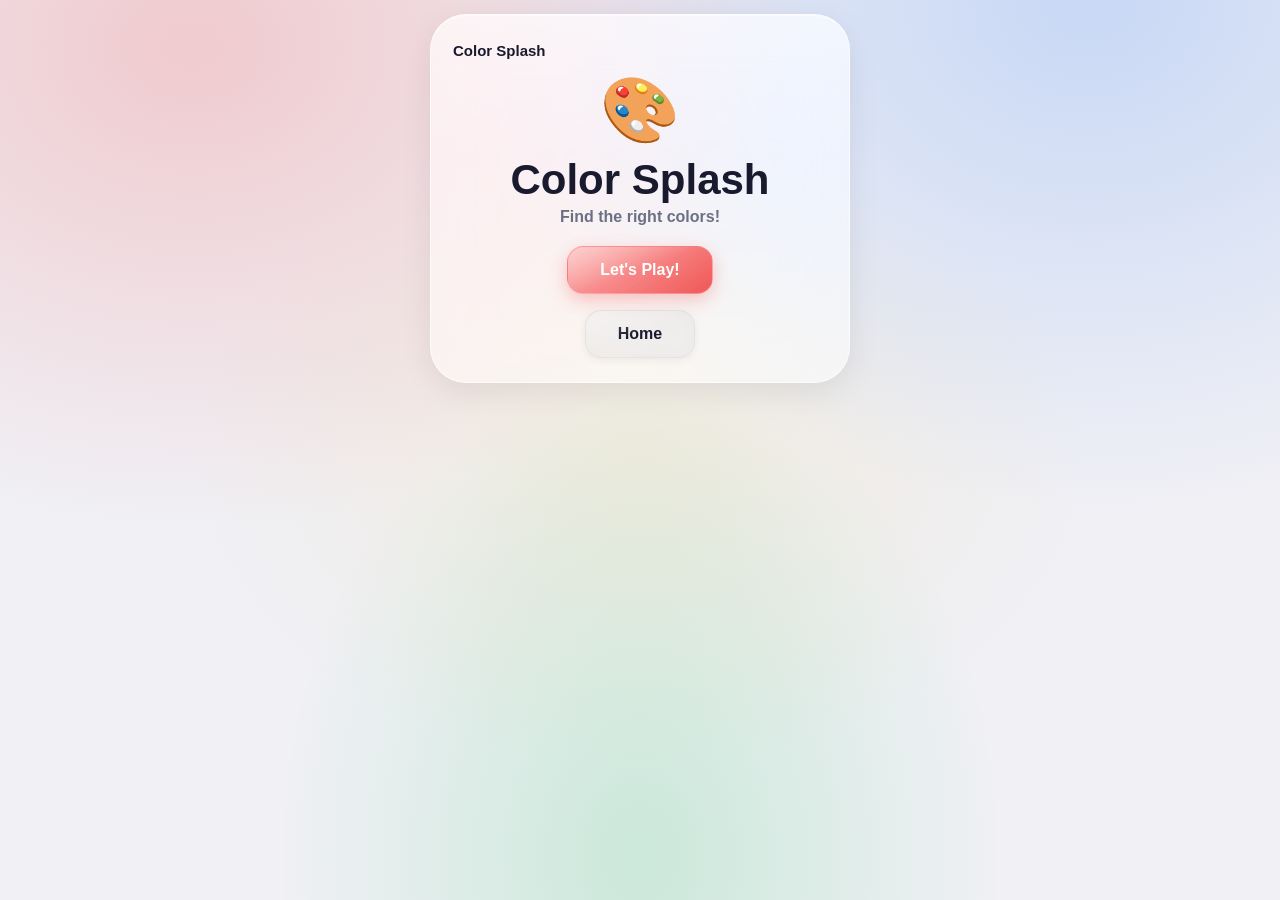
==== commit 5ee050d4: "Improve mobile web app shell" ====
--- a/colors.html
+++ b/colors.html
@@ -33,6 +33,7 @@
     .app, button, img { touch-action: manipulation; }
     .app {
       width: min(100%, 420px); min-height: min(86dvh, 700px);
+      max-height: min(96dvh, 820px);
       background: var(--glass); backdrop-filter: blur(var(--blur)) saturate(1.6);
       -webkit-backdrop-filter: blur(var(--blur)) saturate(1.6);
       border-radius: 36px; box-shadow: var(--glass-shadow), inset 0 1px 0 rgba(255,255,255,0.6);
@@ -138,6 +139,8 @@
     .install-banner b { color: #6ee7b7; }
     .install-banner .close-banner { position: absolute; top: 8px; right: 12px; color: #fff; background: none; border: none; font-size: 20px; cursor: pointer; }
   </style>
+  <link rel="manifest" href="manifest.webmanifest?v=20260428a" />
+  <link rel="stylesheet" href="mobile-fixes.css?v=20260428a" />
 </head>
 <body>
   <div class="app">
@@ -170,7 +173,7 @@
       <div class="result-title">Color Genius!</div>
       <div class="result-stats" id="resultStats"></div>
       <div class="result-text">You know your colors! Fantastic!</div>
-      <img id="celebrationImg" class="celebration-img" src="giphy.gif" alt="Celebration" />
+      <img id="celebrationImg" class="celebration-img" alt="Celebration" />
       <div class="btn-row">
         <button class="glass-btn btn-neutral" onclick="window.location.href='index.html'" type="button">Home</button>
         <button class="glass-btn btn-primary" id="playAgainBtn" type="button">Play Again</button>
@@ -260,7 +263,7 @@
     async function getRandomCelebrationGif() {
       if (giphyCache.length > 0) { const gif = giphyCache.splice(Math.floor(Math.random() * giphyCache.length), 1)[0]; if (giphyCache.length < 5) preloadGiphyCache(); return gif; }
       try { const tag = GIPHY_TAGS[Math.floor(Math.random() * GIPHY_TAGS.length)]; const url = `https://api.giphy.com/v1/stickers/random?api_key=${GIPHY_API_KEY}&tag=${encodeURIComponent(tag)}&rating=g`; const res = await fetch(url); const data = await res.json(); if (data.data && data.data.images) return data.data.images.fixed_height.url; } catch (e) {}
-      return "giphy.gif";
+      return "rocket_book_logo.png";
     }
 
     function showScreen(id) { document.querySelectorAll(".screen").forEach(s => s.classList.remove("active")); document.getElementById(id).classList.add("active"); }
@@ -331,7 +334,13 @@
     function finishGame() {
       document.getElementById("topProgress").textContent = "";
       document.getElementById("resultStats").textContent = correctRounds + " of " + ROUND_COUNT + " colors completed!";
-      getRandomCelebrationGif().then(src => { document.getElementById("celebrationImg").src = src; });
+      const celebrationImage = document.getElementById("celebrationImg");
+      if (window.RocketBookApp && window.RocketBookApp.showCelebrationImage) {
+        window.RocketBookApp.showCelebrationImage(celebrationImage, getRandomCelebrationGif(), "rocket_book_logo.png");
+      } else {
+        celebrationImage.removeAttribute("src");
+        getRandomCelebrationGif().then(src => { celebrationImage.src = src; });
+      }
       try { var r=JSON.parse(localStorage.getItem('rocketBookReports')||'[]'); r.push({game:'Color Splash',date:new Date().toISOString(),correct:correctRounds,total:ROUND_COUNT}); localStorage.setItem('rocketBookReports',JSON.stringify(r)); } catch(e){}
       showScreen("finishScreen");
       celebrationSound.currentTime = 0; celebrationSound.play().catch(() => {});
@@ -360,5 +369,6 @@
     <button class="close-banner" onclick="document.getElementById('installBanner').style.display='none';localStorage.setItem('bannerDismissed','1')">&times;</button>
     Tap <b>Share &#x2191;</b> then <b>Add to Home Screen</b> for the best experience!
   </div>
+  <script src="app-shell.js?v=20260428a" defer></script>
 </body>
 </html>
--- a/mobile-fixes.css
+++ b/mobile-fixes.css
@@ -0,0 +1,175 @@
+:root {
+  --app-visual-height: 100dvh;
+}
+
+html,
+body {
+  min-height: var(--app-visual-height, 100dvh);
+}
+
+.celebration-img {
+  transition: opacity 0.16s ease;
+}
+
+.celebration-img.is-loading,
+.celebration-img:not([src]),
+.celebration-img[src=""] {
+  opacity: 0 !important;
+  box-shadow: none !important;
+  margin-top: 0 !important;
+  max-height: 0 !important;
+  min-height: 0 !important;
+}
+
+@media (max-width: 600px) {
+  body {
+    min-height: var(--app-visual-height, 100dvh) !important;
+    padding: max(10px, env(safe-area-inset-top)) max(10px, env(safe-area-inset-right)) max(14px, env(safe-area-inset-bottom)) max(10px, env(safe-area-inset-left)) !important;
+  }
+
+  html.browser-chrome .app {
+    width: min(100%, 430px) !important;
+    border-radius: 28px !important;
+    padding: 16px 16px 18px 16px !important;
+    overflow-y: auto !important;
+    -webkit-overflow-scrolling: touch;
+  }
+
+  html.browser-chrome .screen {
+    padding: 4px 2px 0 2px !important;
+  }
+
+  html.browser-chrome .topbar {
+    min-height: 36px !important;
+    margin-bottom: 2px !important;
+  }
+
+  html.browser-chrome .brand-logo {
+    width: min(26vw, 96px) !important;
+    max-width: 96px !important;
+    max-height: 96px !important;
+    margin-bottom: 6px !important;
+  }
+
+  html.browser-chrome .title,
+  html.browser-chrome .app-title {
+    font-size: clamp(30px, 8vw, 46px) !important;
+    line-height: 1.04 !important;
+    letter-spacing: 0 !important;
+    margin-bottom: 6px !important;
+  }
+
+  html.browser-chrome .subtitle,
+  html.browser-chrome .age-subtitle {
+    margin-bottom: 6px !important;
+  }
+
+  html.browser-chrome .small-note,
+  html.browser-chrome .selector-note {
+    line-height: 1.3 !important;
+    margin-bottom: 10px !important;
+  }
+
+  html.browser-chrome .segmented-actions,
+  html.browser-chrome .rainbow-button-row {
+    margin-top: 10px !important;
+    margin-bottom: 8px !important;
+  }
+
+  html.browser-chrome .single-home-wrap,
+  html.browser-chrome .single-btn-wrap,
+  html.browser-chrome .menu-buttons {
+    margin-top: 8px !important;
+  }
+
+  html.browser-chrome .sentence-wrap {
+    min-height: 170px !important;
+  }
+
+  html.browser-chrome .sentence {
+    font-size: clamp(30px, 7.6vw, 48px) !important;
+  }
+
+  html.browser-chrome .speaker-zone {
+    min-height: 132px !important;
+  }
+
+  html.browser-chrome .speaker-btn {
+    width: 100px !important;
+    height: 100px !important;
+  }
+}
+
+@media (max-width: 600px) and (max-height: 760px) {
+  html.browser-chrome .app {
+    min-height: auto !important;
+    height: auto !important;
+    max-height: none !important;
+  }
+
+  html.browser-chrome .brand-logo {
+    width: min(22vw, 82px) !important;
+    max-width: 82px !important;
+    max-height: 82px !important;
+  }
+
+  html.browser-chrome .title,
+  html.browser-chrome .app-title {
+    font-size: clamp(28px, 7.4vw, 40px) !important;
+  }
+
+  html.browser-chrome .small-note,
+  html.browser-chrome .selector-note {
+    font-size: 14px !important;
+  }
+
+  html.browser-chrome .sentence-wrap {
+    min-height: 150px !important;
+  }
+
+  html.browser-chrome .speaker-zone {
+    min-height: 118px !important;
+  }
+
+  html.browser-chrome .speaker-btn {
+    width: 92px !important;
+    height: 92px !important;
+  }
+
+  html.browser-chrome .game-icon,
+  html.browser-chrome .bee-icon {
+    font-size: 40px !important;
+    margin-bottom: 4px !important;
+  }
+}
+
+html.browser-chrome body {
+  align-items: flex-start !important;
+  justify-content: center !important;
+  padding-bottom: max(96px, env(safe-area-inset-bottom)) !important;
+}
+
+html.browser-chrome .app {
+  min-height: auto !important;
+  height: auto !important;
+  max-height: none !important;
+}
+
+html.browser-chrome .topbar {
+  min-height: 30px !important;
+}
+
+html.browser-chrome .brand-logo {
+  width: min(23vw, 84px) !important;
+  max-width: 84px !important;
+  max-height: 84px !important;
+}
+
+html.browser-chrome .title,
+html.browser-chrome .app-title {
+  font-size: clamp(28px, 7.4vw, 40px) !important;
+}
+
+html.standalone-app body {
+  padding-bottom: max(16px, env(safe-area-inset-bottom)) !important;
+}
